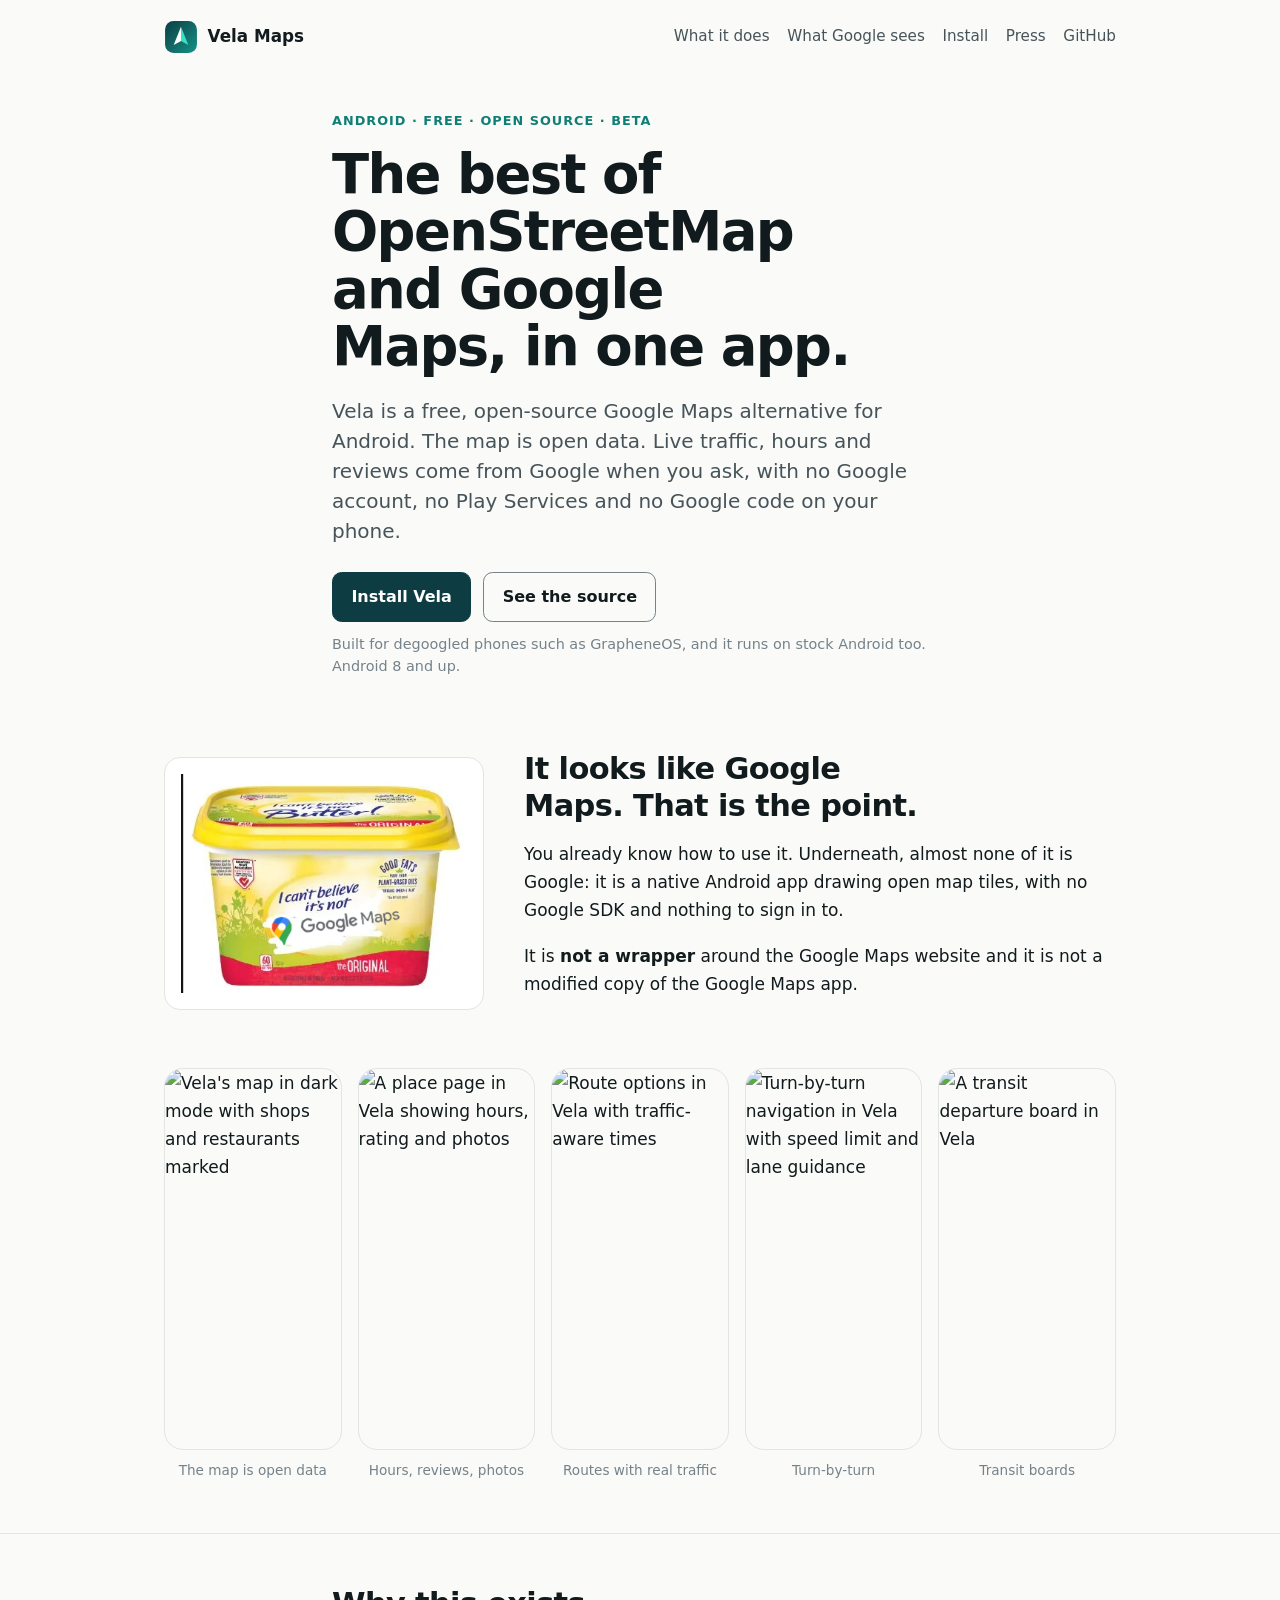
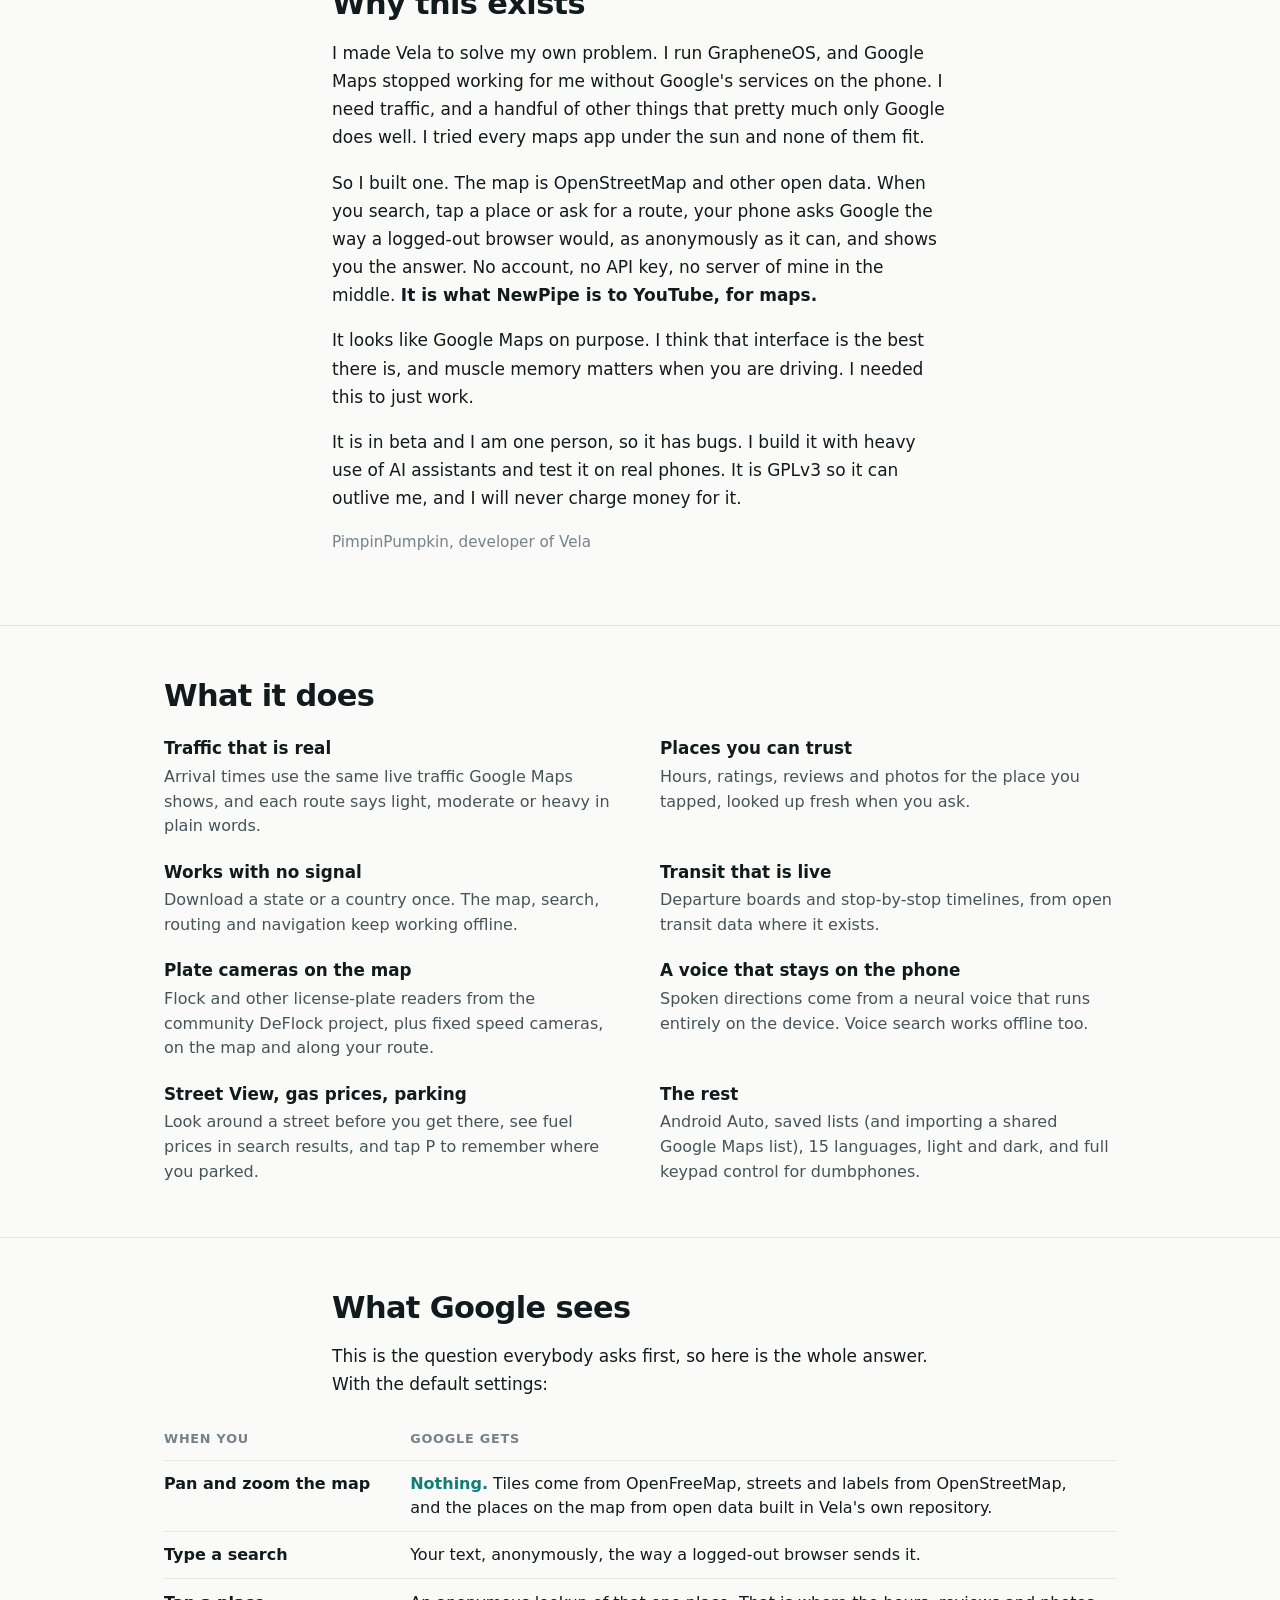
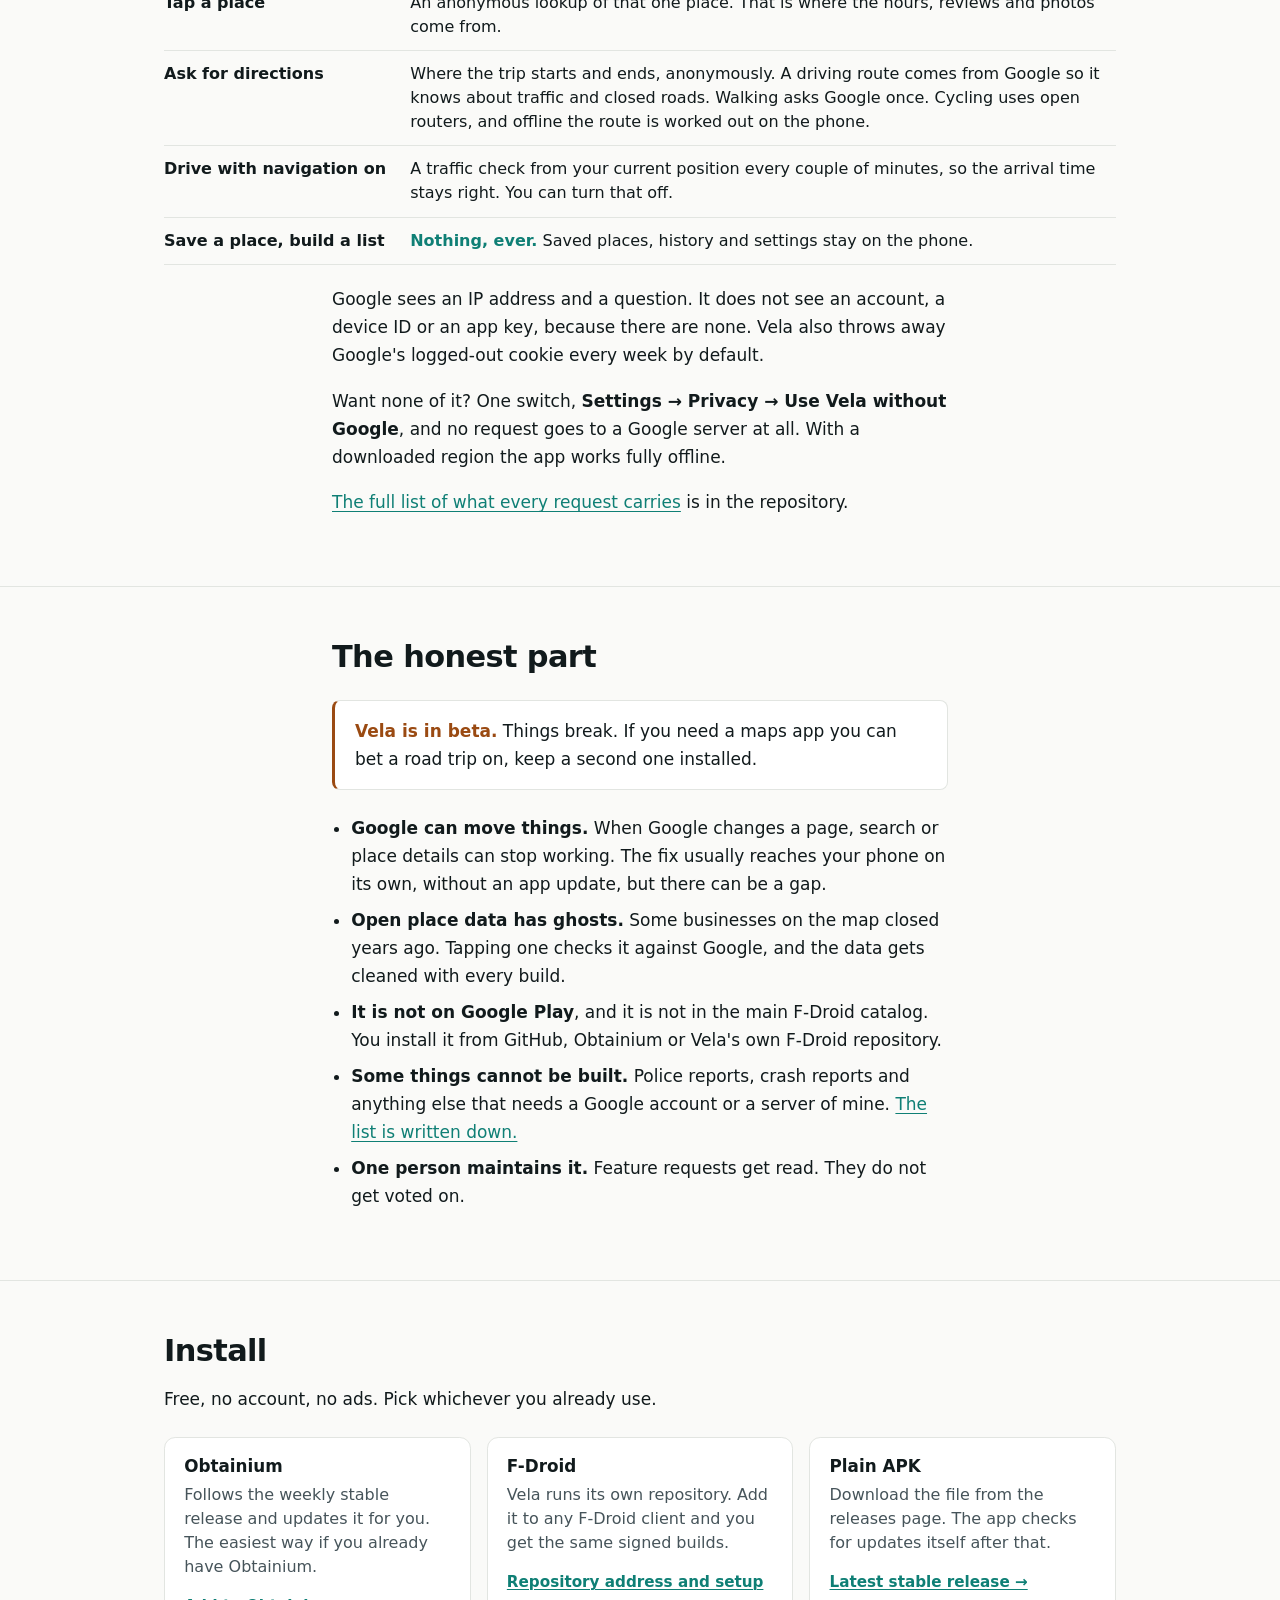
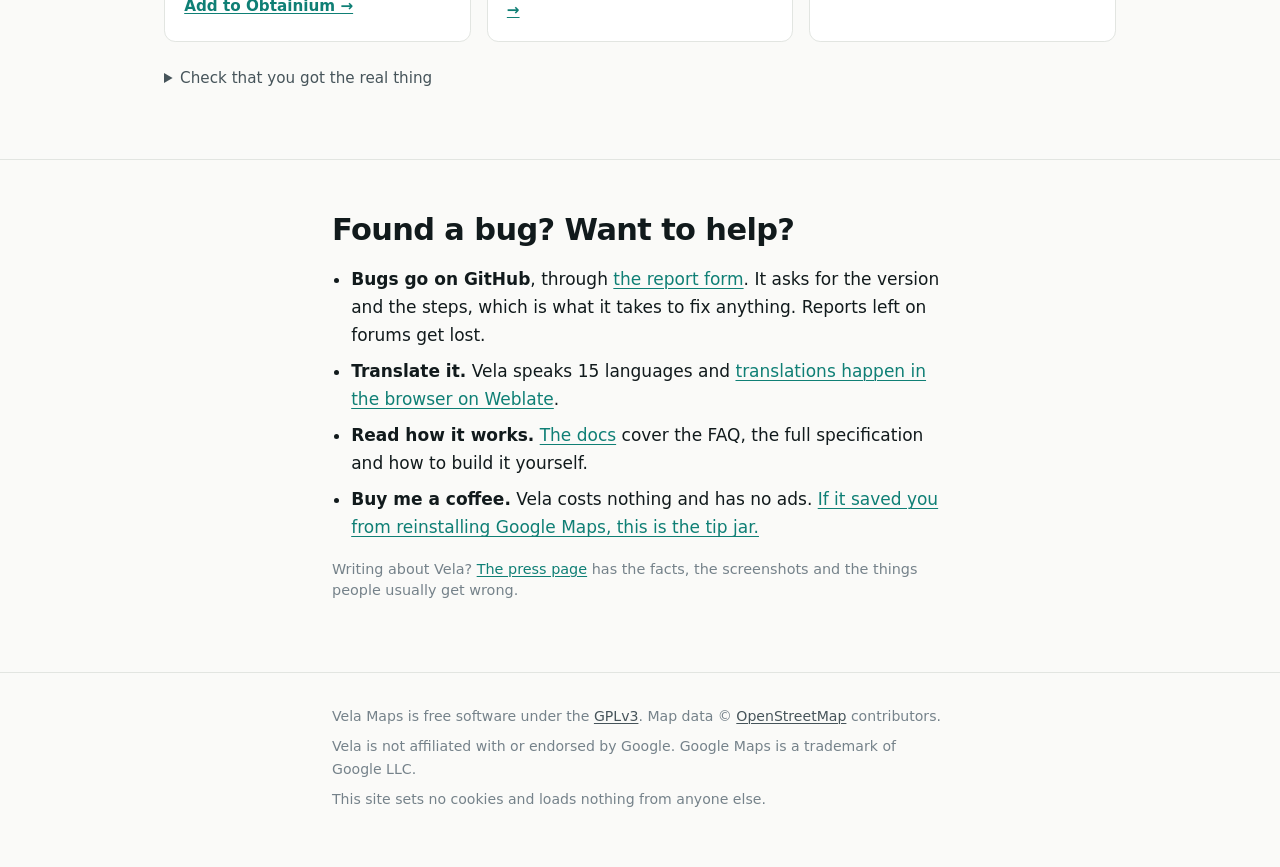
==== site/index.html @ d94bcd8b "A new website, and a press page with a downloadable press kit" ====
<!doctype html>
<html lang="en">
<head>
  <meta charset="utf-8">
  <meta name="viewport" content="width=device-width, initial-scale=1">
  <title>Vela Maps · OpenStreetMap and Google Maps in one app</title>
  <meta name="description" content="Vela is a free, open-source Google Maps alternative for Android: OpenStreetMap maps with Google's live traffic, hours and reviews, for degoogled phones and stock Android. Turn-by-turn navigation, offline regions, transit boards and Flock cameras on the map. No account, no API key, no Play Services.">
  <meta property="og:title" content="Vela Maps">
  <meta property="og:description" content="The best of OpenStreetMap and Google Maps, in one app. Free and open source, no account, no tracking.">
  <meta property="og:image" content="assets/05-navigation.webp">
  <meta property="og:type" content="website">
  <link rel="icon" href="assets/logo.svg" type="image/svg+xml">
  <link rel="stylesheet" href="style.css">
</head>
<body>

<header class="top">
  <a class="brand" href="./"><img src="assets/logo.svg" alt=""> Vela Maps</a>
  <nav>
    <a href="#what">What it does</a>
    <a href="#google">What Google sees</a>
    <a href="#install">Install</a>
    <a href="press.html">Press</a>
    <a href="https://github.com/PimpinPumpkin/Vela">GitHub</a>
  </nav>
</header>

<main>

<div class="hero col">
  <div class="kicker">Android · free · open source · beta</div>
  <h1>The best of OpenStreetMap and Google Maps, in one app.</h1>
  <p class="lede">Vela is a free, open-source Google Maps alternative for Android. The map is open data. Live traffic, hours and reviews come from Google when you ask, with no Google account, no Play Services and no Google code on your phone.</p>
  <div class="get">
    <a class="btn" href="#install">Install Vela</a>
    <a class="btn plain" href="https://github.com/PimpinPumpkin/Vela">See the source</a>
  </div>
  <p class="small">Built for degoogled phones such as GrapheneOS, and it runs on stock Android too. Android 8 and up.</p>
</div>

<section class="tubsec">
  <div class="wide tub">
    <figure class="polaroid">
      <img src="assets/not-google-maps.png" width="391" height="297" alt="A tub of I Can't Believe It's Not Butter with the word Butter replaced by the Google Maps logo">
    </figure>
    <div>
      <h2>It looks like Google Maps. That is the point.</h2>
      <p>You already know how to use it. Underneath, almost none of it is Google: it is a native Android app drawing open map tiles, with no Google SDK and nothing to sign in to.</p>
      <p>It is <mark>not a wrapper</mark> around the Google Maps website and it is not a modified copy of the Google Maps app.</p>
    </div>
  </div>
</section>

<div class="shots" aria-label="Screenshots of Vela">
  <figure><img src="assets/01-map.webp" width="720" height="1560" alt="Vela's map in dark mode with shops and restaurants marked" loading="lazy"><figcaption>The map is open data</figcaption></figure>
  <figure><img src="assets/03-place.webp" width="720" height="1560" alt="A place page in Vela showing hours, rating and photos" loading="lazy"><figcaption>Hours, reviews, photos</figcaption></figure>
  <figure><img src="assets/04-directions.webp" width="720" height="1560" alt="Route options in Vela with traffic-aware times" loading="lazy"><figcaption>Routes with real traffic</figcaption></figure>
  <figure><img src="assets/05-navigation.webp" width="720" height="1560" alt="Turn-by-turn navigation in Vela with speed limit and lane guidance" loading="lazy"><figcaption>Turn-by-turn</figcaption></figure>
  <figure><img src="assets/06-transit.webp" width="720" height="1560" alt="A transit departure board in Vela" loading="lazy"><figcaption>Transit boards</figcaption></figure>
</div>

<section class="note">
  <div class="col">
    <h2>Why this exists</h2>
    <p>I made Vela to solve my own problem. I run GrapheneOS, and Google Maps stopped working for me without Google's services on the phone. I need traffic, and a handful of other things that pretty much only Google does well. I tried every maps app under the sun and none of them fit.</p>
    <p>So I built one. The map is OpenStreetMap and other open data. When you search, tap a place or ask for a route, your phone asks Google the way a logged-out browser would, as anonymously as it can, and shows you the answer. No account, no API key, no server of mine in the middle. <span class="wavy">It is what NewPipe is to YouTube, for maps.</span></p>
    <p>It looks like Google Maps on purpose. I think that interface is the best there is, and muscle memory matters when you are driving. I needed this to just work.</p>
    <p>It is in beta and I am one person, so it has bugs. I build it with heavy use of AI assistants and test it on real phones. It is GPLv3 so it can outlive me, and I will never charge money for it.</p>
    <p class="sig">PimpinPumpkin, developer of Vela</p>
  </div>
</section>

<section id="what">
  <div class="wide">
    <h2>What it does</h2>
    <div class="things">
      <div><h3>Traffic that is real</h3><p>Arrival times use the same live traffic Google Maps shows, and each route says light, moderate or heavy in plain words.</p></div>
      <div><h3>Places you can trust</h3><p>Hours, ratings, reviews and photos for the place you tapped, looked up fresh when you ask.</p></div>
      <div><h3>Works with no signal</h3><p>Download a state or a country once. The map, search, routing and navigation keep working offline.</p></div>
      <div><h3>Transit that is live</h3><p>Departure boards and stop-by-stop timelines, from open transit data where it exists.</p></div>
      <div><h3>Plate cameras on the map</h3><p>Flock and other license-plate readers from the community DeFlock project, plus fixed speed cameras, on the map and along your route.</p></div>
      <div><h3>A voice that stays on the phone</h3><p>Spoken directions come from a neural voice that runs entirely on the device. Voice search works offline too.</p></div>
      <div><h3>Street View, gas prices, parking</h3><p>Look around a street before you get there, see fuel prices in search results, and tap P to remember where you parked.</p></div>
      <div><h3>The rest</h3><p>Android Auto, saved lists (and importing a shared Google Maps list), 15 languages, light and dark, and full keypad control for dumbphones.</p></div>
    </div>
  </div>
</section>

<section id="google">
  <div class="col">
    <h2>What Google sees</h2>
    <p>This is the question everybody asks first, so here is the whole answer. With the default settings:</p>
  </div>
  <div class="wide">
    <div class="tablewrap">
      <table>
        <thead><tr><th>When you</th><th>Google gets</th></tr></thead>
        <tbody>
          <tr><td>Pan and zoom the map</td><td><span class="nothing">Nothing.</span> Tiles come from OpenFreeMap, streets and labels from OpenStreetMap, and the places on the map from open data built in Vela's own repository.</td></tr>
          <tr><td>Type a search</td><td>Your text, anonymously, the way a logged-out browser sends it.</td></tr>
          <tr><td>Tap a place</td><td>An anonymous lookup of that one place. That is where the hours, reviews and photos come from.</td></tr>
          <tr><td>Ask for directions</td><td>Where the trip starts and ends, anonymously. A driving route comes from Google so it knows about traffic and closed roads. Walking asks Google once. Cycling uses open routers, and offline the route is worked out on the phone.</td></tr>
          <tr><td>Drive with navigation on</td><td>A traffic check from your current position every couple of minutes, so the arrival time stays right. You can turn that off.</td></tr>
          <tr><td>Save a place, build a list</td><td><span class="nothing">Nothing, ever.</span> Saved places, history and settings stay on the phone.</td></tr>
        </tbody>
      </table>
    </div>
  </div>
  <div class="col">
    <p>Google sees an IP address and a question. It does not see an account, a device ID or an app key, because there are none. Vela also throws away Google's logged-out cookie every week by default.</p>
    <p>Want none of it? One switch, <strong>Settings → Privacy → Use Vela without Google</strong>, and no request goes to a Google server at all. With a downloaded region the app works fully offline.</p>
    <p><a href="https://github.com/PimpinPumpkin/Vela/blob/main/PRIVACY.md">The full list of what every request carries</a> is in the repository.</p>
  </div>
</section>

<section>
  <div class="col">
    <h2>The honest part</h2>
    <div class="box warn">
      <p><strong>Vela is in beta.</strong> Things break. If you need a maps app you can bet a road trip on, keep a second one installed.</p>
    </div>
    <ul class="plain">
      <li><strong>Google can move things.</strong> When Google changes a page, search or place details can stop working. The fix usually reaches your phone on its own, without an app update, but there can be a gap.</li>
      <li><strong>Open place data has ghosts.</strong> Some businesses on the map closed years ago. Tapping one checks it against Google, and the data gets cleaned with every build.</li>
      <li><strong>It is not on Google Play</strong>, and it is not in the main F-Droid catalog. You install it from GitHub, Obtainium or Vela's own F-Droid repository.</li>
      <li><strong>Some things cannot be built.</strong> Police reports, crash reports and anything else that needs a Google account or a server of mine. <a href="https://github.com/PimpinPumpkin/Vela/blob/main/ROADMAP.md">The list is written down.</a></li>
      <li><strong>One person maintains it.</strong> Feature requests get read. They do not get voted on.</li>
    </ul>
  </div>
</section>

<section id="install">
  <div class="wide">
    <h2>Install</h2>
    <p>Free, no account, no ads. Pick whichever you already use.</p>
    <div class="ways">
      <div class="way">
        <h3>Obtainium</h3>
        <p>Follows the weekly stable release and updates it for you. The easiest way if you already have Obtainium.</p>
        <a class="go" href="https://apps.obtainium.imranr.dev/redirect?r=obtainium://add/https://github.com/PimpinPumpkin/Vela">Add to Obtainium →</a>
      </div>
      <div class="way">
        <h3>F-Droid</h3>
        <p>Vela runs its own repository. Add it to any F-Droid client and you get the same signed builds.</p>
        <a class="go" href="https://github.com/PimpinPumpkin/Vela/blob/main/FDROID.md">Repository address and setup →</a>
      </div>
      <div class="way">
        <h3>Plain APK</h3>
        <p>Download the file from the releases page. The app checks for updates itself after that.</p>
        <a class="go" href="https://github.com/PimpinPumpkin/Vela/releases/latest">Latest stable release →</a>
      </div>
    </div>
    <details>
      <summary>Check that you got the real thing</summary>
      <p class="small" style="margin-top:.8rem">Every Vela build, on every channel, is signed with one key. Its SHA-256 certificate fingerprint is below. Android also refuses any update signed with a different key.</p>
      <pre>29:93:8B:48:58:06:3E:42:E6:77:FF:95:C9:01:CD:48:24:8A:7F:03:2A:3A:E8:5F:9B:9E:56:17:56:8B:0D:36</pre>
    </details>
  </div>
</section>

<section>
  <div class="col">
    <h2>Found a bug? Want to help?</h2>
    <ul class="plain">
      <li><strong>Bugs go on GitHub</strong>, through <a href="https://github.com/PimpinPumpkin/Vela/issues/new/choose">the report form</a>. It asks for the version and the steps, which is what it takes to fix anything. Reports left on forums get lost.</li>
      <li><strong>Translate it.</strong> Vela speaks 15 languages and <a href="https://hosted.weblate.org/engage/vela-maps/">translations happen in the browser on Weblate</a>.</li>
      <li><strong>Read how it works.</strong> <a href="docs/">The docs</a> cover the FAQ, the full specification and how to build it yourself.</li>
      <li><strong>Buy me a coffee.</strong> Vela costs nothing and has no ads. <a href="https://buymeacoffee.com/PimpinPumpkin">If it saved you from reinstalling Google Maps, this is the tip jar.</a></li>
    </ul>
    <p class="small">Writing about Vela? <a href="press.html">The press page</a> has the facts, the screenshots and the things people usually get wrong.</p>
  </div>
</section>

</main>

<footer>
  <div class="col">
    <p>Vela Maps is free software under the <a href="https://github.com/PimpinPumpkin/Vela/blob/main/LICENSE">GPLv3</a>. Map data © <a href="https://www.openstreetmap.org/copyright">OpenStreetMap</a> contributors.</p>
    <p>Vela is not affiliated with or endorsed by Google. Google Maps is a trademark of Google LLC.</p>
    <p>This site sets no cookies and loads nothing from anyone else.</p>
  </div>
</footer>

</body>
</html>
---- site/style.css ----
/* Vela site. Plain CSS, no build step, no fonts or scripts loaded from anywhere else. */

:root {
  --paper: #fafaf8;
  --paper-2: #f0f2ef;
  --ink: #111a1c;
  --ink-2: #46545a;
  --ink-3: #75828a;
  --rule: #e2e5e1;
  --teal: #0f7f75;
  --teal-deep: #0d3d43;
  --warn: #9a4a12;
  --card: #ffffff;
  --sans: system-ui, -apple-system, "Segoe UI", Roboto, "Helvetica Neue", sans-serif;
  --serif: var(--sans);
  --mono: ui-monospace, "SF Mono", Menlo, Consolas, monospace;
  --text: 41rem;
  --wide: 62rem;
}

@media (prefers-color-scheme: dark) {
  :root {
    --paper: #0c1416;
    --paper-2: #131d20;
    --ink: #eef2f1;
    --ink-2: #b4c0c2;
    --ink-3: #7f8d90;
    --rule: #223033;
    --teal: #3fd0bd;
    --teal-deep: #0f5a57;
    --warn: #e8a56a;
    --card: #121c1f;
  }
}

* { box-sizing: border-box; }

html { -webkit-text-size-adjust: 100%; scroll-behavior: smooth; }

body {
  margin: 0;
  background: var(--paper);
  color: var(--ink);
  font-family: var(--serif);
  font-size: 1.0625rem;
  line-height: 1.65;
  text-rendering: optimizeLegibility;
}

a { color: var(--teal); text-underline-offset: 0.15em; text-decoration-thickness: 0.06em; }
a:hover { text-decoration-thickness: 0.12em; }

img { max-width: 100%; height: auto; }

.col { max-width: var(--text); margin: 0 auto; padding: 0 1.25rem; }
.wide { max-width: var(--wide); margin: 0 auto; padding: 0 1.25rem; }

/* ---- top bar ---- */

.top {
  display: flex; align-items: center; gap: 1rem; flex-wrap: wrap;
  max-width: var(--wide); margin: 0 auto; padding: 1.25rem 1.25rem 0;
  font-family: var(--sans); font-size: 0.95rem;
}
.top .brand { display: flex; align-items: center; gap: 0.6rem; color: var(--ink); text-decoration: none; font-weight: 650; font-size: 1.05rem; }
.top .brand img { width: 34px; height: 34px; }
.top nav { margin-left: auto; display: flex; gap: 1.1rem; flex-wrap: wrap; }
.top nav a { color: var(--ink-2); text-decoration: none; }
@media (max-width: 40rem) { .top nav { margin-left: 0; width: 100%; gap: 0.5rem 1rem; } }
.top nav a:hover, .top nav a[aria-current] { color: var(--ink); text-decoration: underline; }

/* ---- type ---- */

h1 { font-size: clamp(2.2rem, 6vw, 3.4rem); line-height: 1.06; letter-spacing: -0.03em; margin: 0 0 1.25rem; font-weight: 700; text-wrap: balance; }
h2 { font-size: clamp(1.5rem, 3.4vw, 1.9rem); line-height: 1.2; letter-spacing: -0.02em; margin: 0 0 1rem; text-wrap: balance; }
h3 { font-size: 1.05rem; line-height: 1.3; margin: 0 0 0.3rem; }
p { margin: 0 0 1.1rem; }
.lede { font-size: 1.25rem; line-height: 1.5; color: var(--ink-2); }
.small { font-family: var(--sans); font-size: 0.9rem; color: var(--ink-3); line-height: 1.5; }
.wavy { font-weight: 650; }
mark { background: none; color: inherit; font-weight: 650; }
code, .mono { font-family: var(--mono); font-size: 0.85em; }

section { padding: 3.25rem 0; }
section + section { border-top: 1px solid var(--rule); }
.tubsec { padding: 1rem 0 2.75rem; }
.shots + section { margin-top: 2rem; border-top: 1px solid var(--rule); }

/* ---- hero ---- */

.hero { padding-top: 3.5rem; padding-bottom: 2.5rem; }
@media (max-width: 40rem) { .hero { padding-top: 2.25rem; padding-bottom: 1.75rem; } }
.hero .kicker { font-family: var(--sans); font-size: 0.8rem; letter-spacing: 0.08em; text-transform: uppercase; color: var(--teal); margin-bottom: 0.9rem; font-weight: 600; }

.get { display: flex; gap: 0.75rem; flex-wrap: wrap; align-items: center; margin: 1.6rem 0 0.75rem; }
.btn {
  display: inline-block; font-family: var(--sans); font-size: 1rem; font-weight: 600;
  padding: 0.7rem 1.15rem; border-radius: 0.6rem; text-decoration: none;
  background: var(--teal-deep); color: #fff; border: 1px solid var(--teal-deep);
}
.btn:hover { background: #12545b; }
.btn.plain { background: transparent; color: var(--ink); border-color: var(--ink-3); }
.btn.plain:hover { background: var(--paper-2); }

/* ---- screenshots ---- */

.shots {
  display: grid; grid-auto-flow: column; grid-auto-columns: minmax(165px, 1fr); gap: 1rem;
  overflow-x: auto; scroll-snap-type: x proximity; padding: 0.5rem 1.25rem 1.25rem;
  max-width: var(--wide); margin: 0 auto;
}
.shots figure { margin: 0; scroll-snap-align: center; }
.shots img { display: block; width: 100%; border-radius: 1.2rem; border: 1px solid var(--rule); }
.shots figcaption { font-family: var(--sans); font-size: 0.85rem; color: var(--ink-3); margin-top: 0.55rem; text-align: center; }

/* ---- the note ---- */

.sig { color: var(--ink-3); font-size: 0.95rem; }

/* ---- the tub ---- */

.tub { display: grid; grid-template-columns: minmax(0, 1fr); gap: 1.5rem; align-items: center; }
@media (min-width: 46rem) { .tub { grid-template-columns: 20rem minmax(0, 1fr); gap: 2.5rem; } }
.polaroid { background: #fff; padding: 1rem; margin: 0 auto; max-width: 20rem; border-radius: 1rem; border: 1px solid var(--rule); }
.polaroid img { display: block; width: 100%; }
.polaroid figcaption { font-family: var(--sans); font-size: 0.8rem; color: #6b6b6b; text-align: center; padding: 0.5rem 0 0.2rem; }

/* ---- feature list ---- */

.things { display: grid; grid-template-columns: 1fr; gap: 1.4rem 2.5rem; margin-top: 1.5rem; }
@media (min-width: 46rem) { .things { grid-template-columns: 1fr 1fr; } }
.things p { margin: 0; color: var(--ink-2); font-size: 1rem; line-height: 1.55; }

/* ---- tables ---- */

.tablewrap { overflow-x: auto; margin: 1.25rem 0; }
table { border-collapse: collapse; width: 100%; font-size: 1rem; line-height: 1.5; }
th, td { text-align: left; vertical-align: top; padding: 0.7rem 0.9rem 0.7rem 0; border-bottom: 1px solid var(--rule); }
th { font-family: var(--sans); font-size: 0.8rem; letter-spacing: 0.06em; text-transform: uppercase; color: var(--ink-3); font-weight: 600; }
td:first-child { white-space: nowrap; font-weight: 600; padding-right: 1.5rem; }
@media (max-width: 34rem) { td:first-child { white-space: normal; } }
.nothing { color: var(--teal); font-weight: 700; }

/* ---- boxes ---- */

.box { background: var(--card); border: 1px solid var(--rule); border-left: 3px solid var(--teal); border-radius: 0.5rem; padding: 1rem 1.25rem; margin: 1.5rem 0; }
.box > :last-child { margin-bottom: 0; }
.box.warn { border-left-color: var(--warn); }
.box.warn strong:first-child { color: var(--warn); }
.todo { background: #ffe58a; color: #111; font-family: var(--sans); font-size: 0.9rem; padding: 0.1em 0.4em; border-radius: 3px; }

ul.plain { padding-left: 1.2rem; margin: 0 0 1.1rem; }
ul.plain li { margin-bottom: 0.5rem; }

.ways { display: grid; grid-template-columns: 1fr; gap: 1rem; margin: 1.5rem 0; }
@media (min-width: 46rem) { .ways { grid-template-columns: repeat(3, 1fr); } }
.way { background: var(--card); border: 1px solid var(--rule); border-radius: 0.7rem; padding: 1.1rem 1.2rem; }
.way p { font-size: 1rem; line-height: 1.5; color: var(--ink-2); margin: 0 0 0.8rem; }
.way a.go { font-family: var(--sans); font-weight: 600; font-size: 0.95rem; }

details { margin: 1rem 0; }
summary { cursor: pointer; font-family: var(--sans); font-size: 0.95rem; color: var(--ink-2); }
pre { background: var(--paper-2); border: 1px solid var(--rule); border-radius: 0.5rem; padding: 0.8rem 1rem; overflow-x: auto; font-family: var(--mono); font-size: 0.8rem; line-height: 1.5; }

/* ---- press page ---- */

.facts { display: grid; grid-template-columns: max-content 1fr; gap: 0.45rem 1.5rem; margin: 1.25rem 0; font-size: 1.02rem; }
.facts dt { font-family: var(--sans); font-size: 0.85rem; color: var(--ink-3); padding-top: 0.2rem; }
.facts dd { margin: 0; }
@media (max-width: 30rem) { .facts { grid-template-columns: 1fr; gap: 0.1rem; } .facts dd { margin-bottom: 0.6rem; } }

.say { display: grid; grid-template-columns: 1fr; gap: 1rem; margin: 1.25rem 0; }
@media (min-width: 46rem) { .say { grid-template-columns: 1fr 1fr; } }
.say > div { background: var(--card); border: 1px solid var(--rule); border-radius: 0.7rem; padding: 1rem 1.2rem; }
.say h3 { font-family: var(--sans); font-size: 0.85rem; letter-spacing: 0.06em; text-transform: uppercase; margin-bottom: 0.6rem; }
.say .yes h3 { color: var(--teal); }
.say .no h3 { color: var(--warn); }
.say ul { margin: 0; padding-left: 1.1rem; font-size: 1.02rem; }
.say li { margin-bottom: 0.4rem; }

blockquote.copy { margin: 1rem 0 1.5rem; padding: 0.2rem 0 0.2rem 1.1rem; border-left: 3px solid var(--teal); color: var(--ink); }
blockquote.copy p:last-child { margin-bottom: 0; }

.kit { display: grid; grid-template-columns: repeat(auto-fill, minmax(8.5rem, 1fr)); gap: 0.9rem; margin: 1.25rem 0; }
.kit a { display: block; text-decoration: none; font-family: var(--sans); font-size: 0.82rem; color: var(--ink-2); text-align: center; }
.kit img { display: block; width: 100%; aspect-ratio: 3 / 4; object-fit: cover; object-position: top; border-radius: 0.6rem; border: 1px solid var(--rule); margin-bottom: 0.4rem; background: var(--card); }
.kit img.contain { object-fit: contain; padding: 0.8rem; }

/* ---- footer ---- */

footer { border-top: 1px solid var(--rule); padding: 2rem 0 3rem; font-family: var(--sans); font-size: 0.88rem; color: var(--ink-3); line-height: 1.6; }
footer a { color: var(--ink-2); }
footer p { margin: 0 0 0.5rem; }
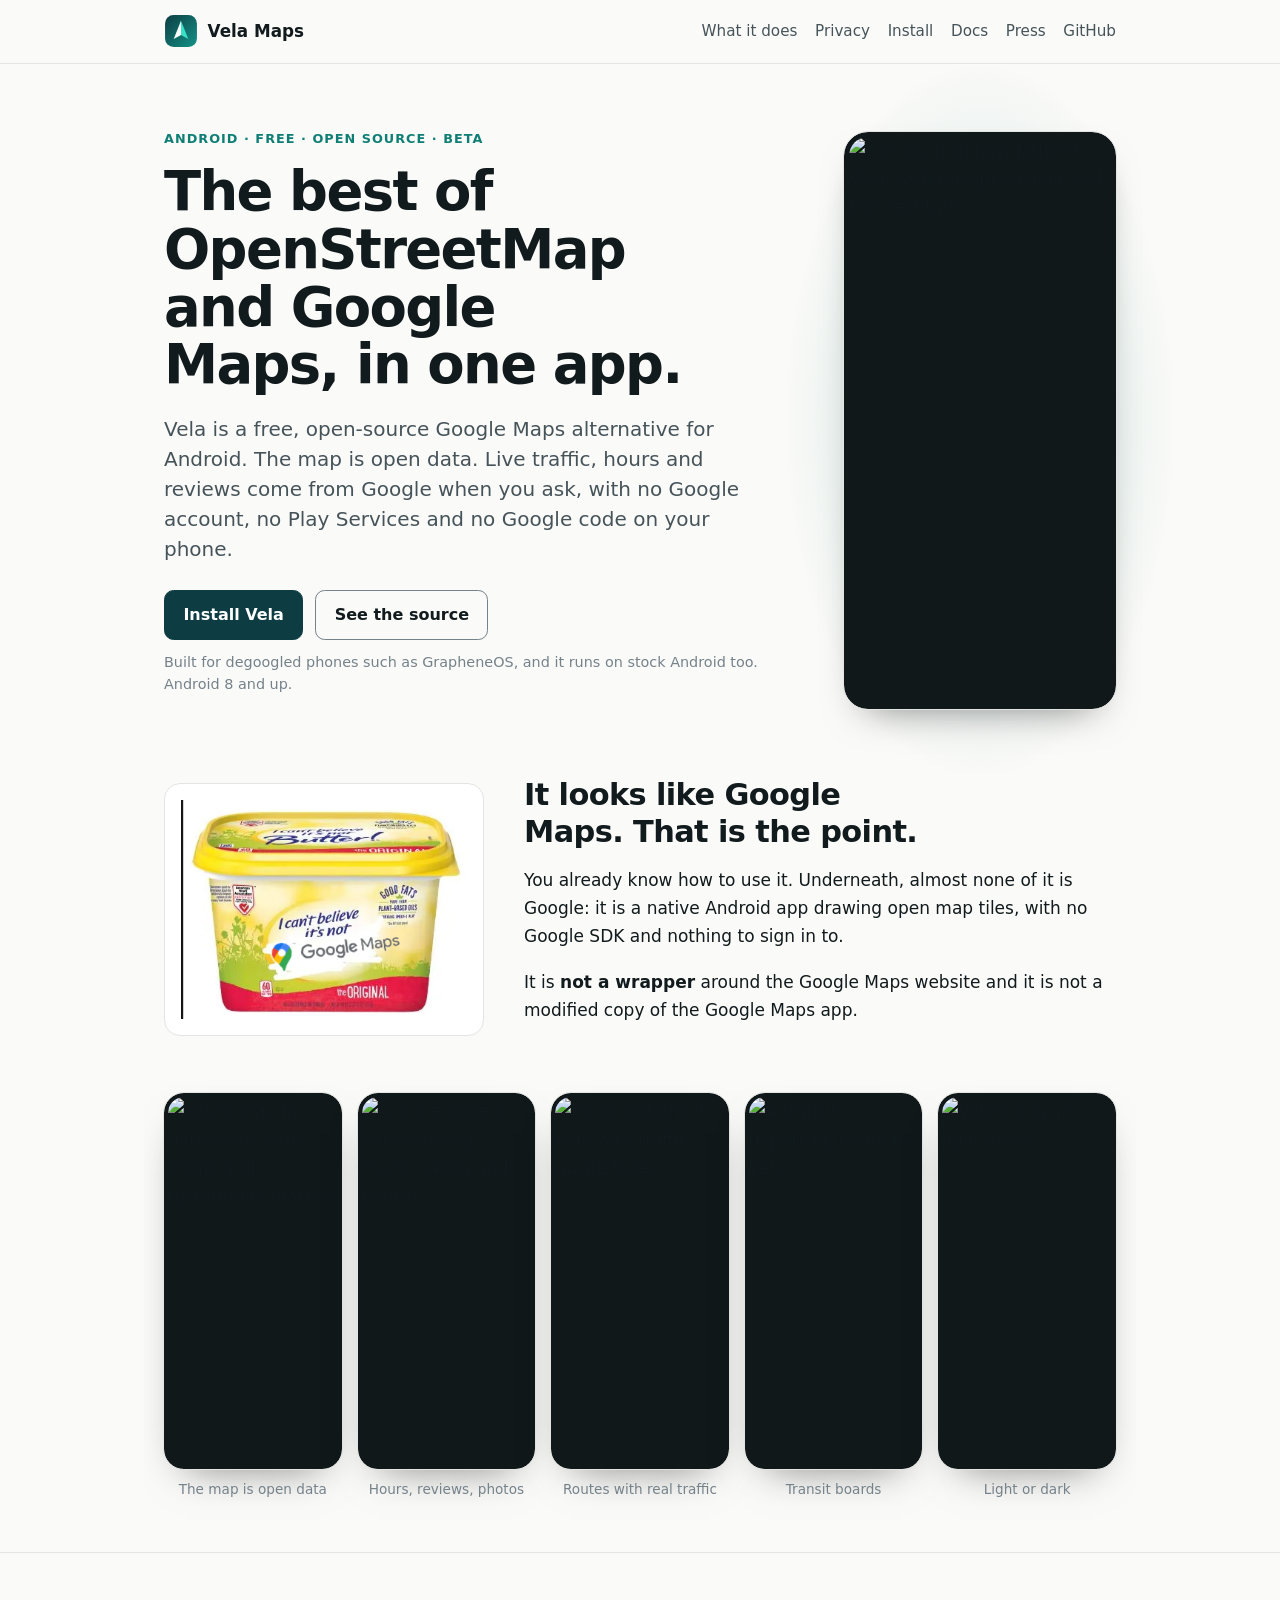
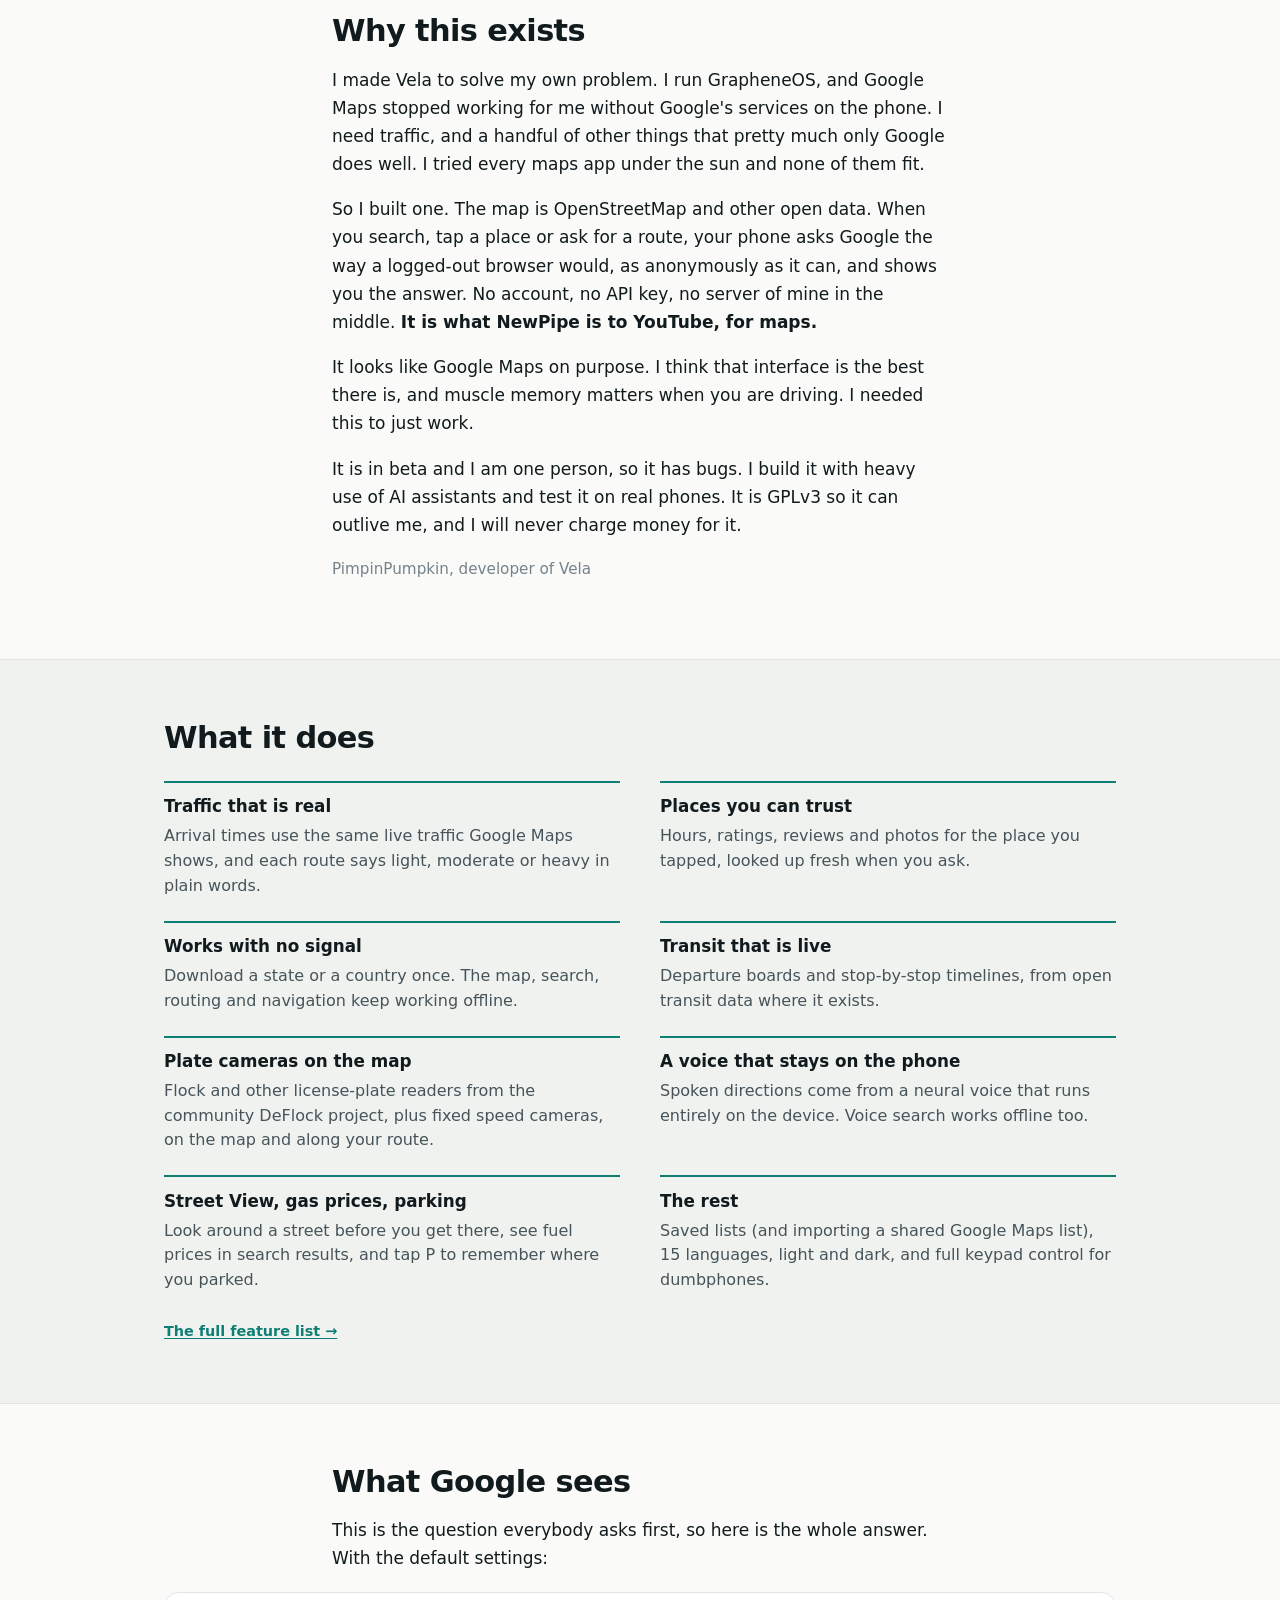
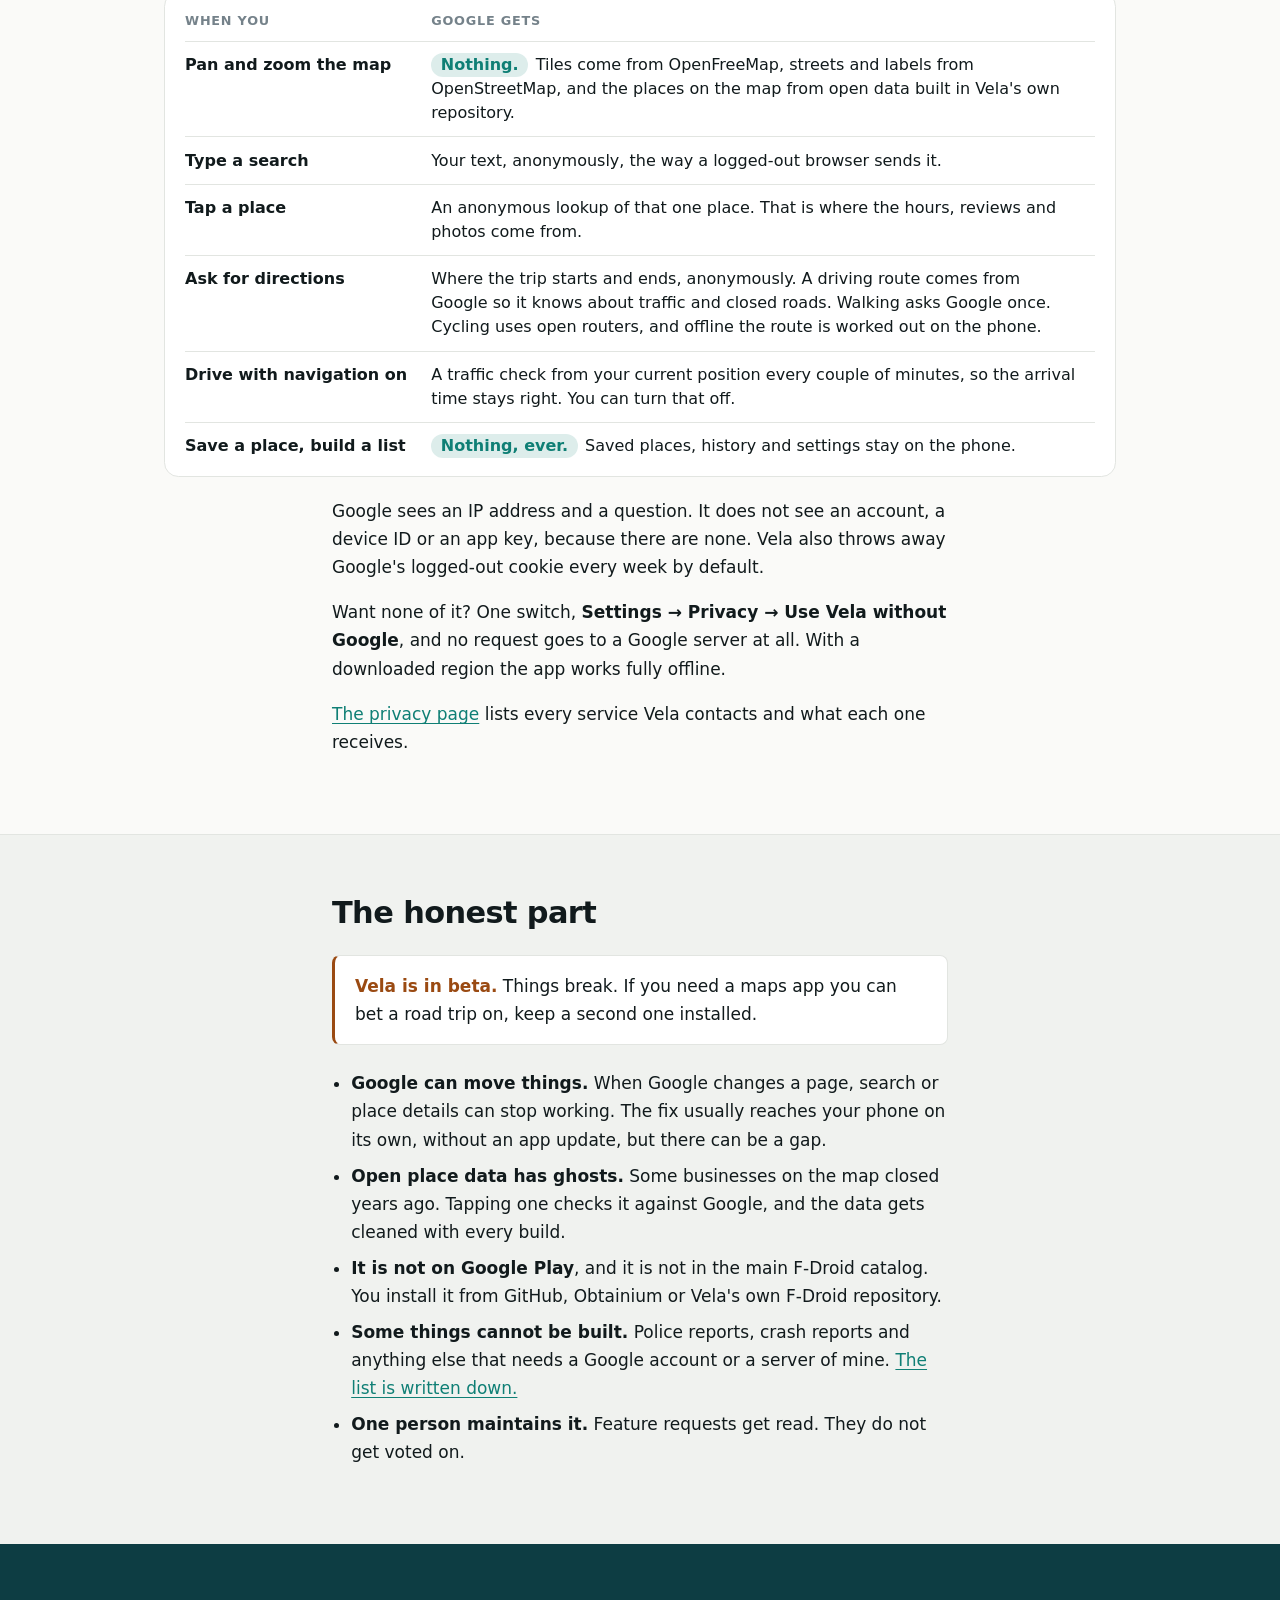
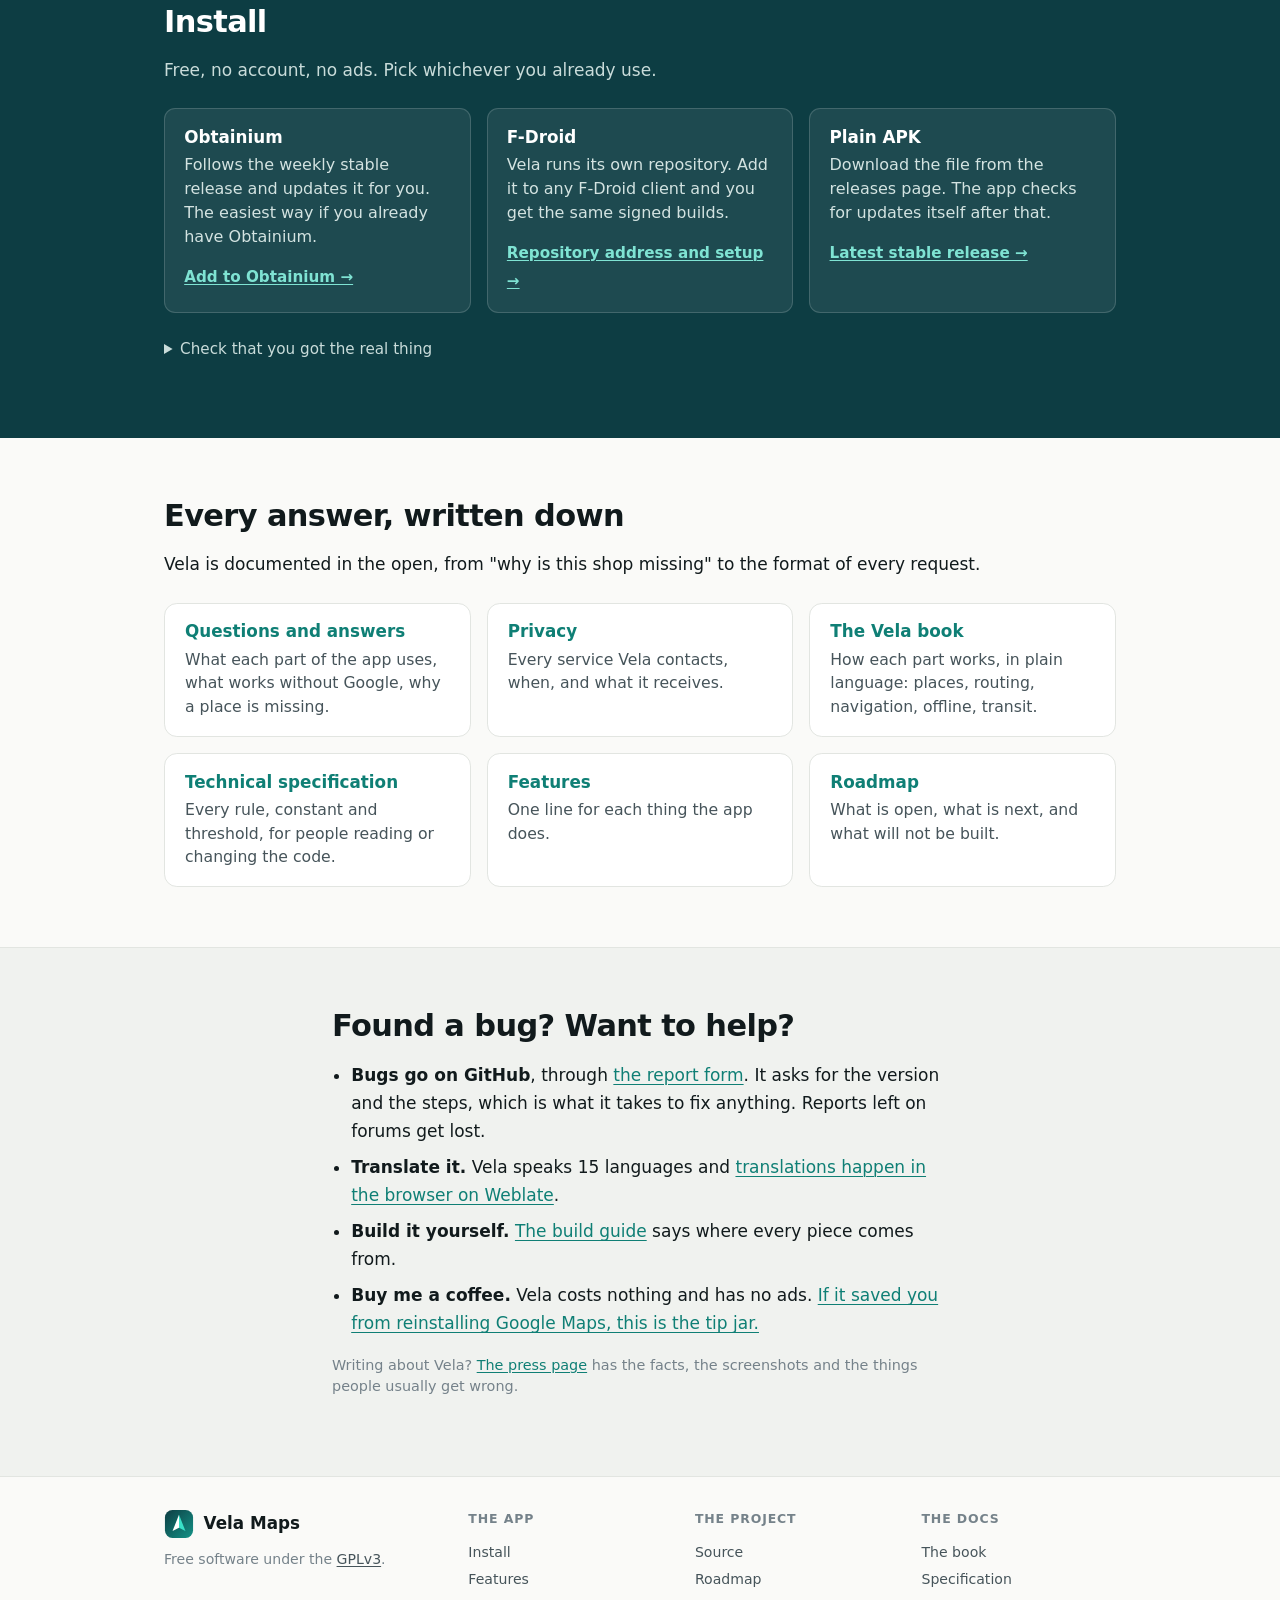
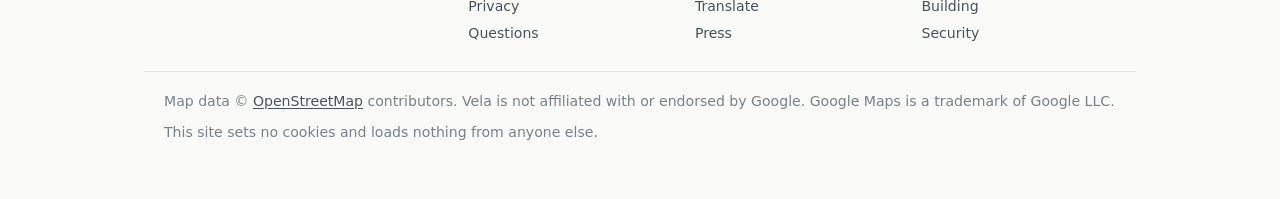
==== commit e9efcabe: "The website gets a privacy page, its docs section back, and a tidier look" ====
--- a/site/index.html
+++ b/site/index.html
@@ -9,6 +9,8 @@
   <meta property="og:description" content="The best of OpenStreetMap and Google Maps, in one app. Free and open source, no account, no tracking.">
   <meta property="og:image" content="assets/05-navigation.webp">
   <meta property="og:type" content="website">
+  <meta property="og:url" content="https://velamaps.org/">
+  <link rel="canonical" href="https://velamaps.org/">
   <link rel="icon" href="assets/logo.svg" type="image/svg+xml">
   <link rel="stylesheet" href="style.css">
 </head>
@@ -18,8 +20,9 @@
   <a class="brand" href="./"><img src="assets/logo.svg" alt=""> Vela Maps</a>
   <nav>
     <a href="#what">What it does</a>
-    <a href="#google">What Google sees</a>
+    <a href="privacy.html">Privacy</a>
     <a href="#install">Install</a>
+    <a href="#docs">Docs</a>
     <a href="press.html">Press</a>
     <a href="https://github.com/PimpinPumpkin/Vela">GitHub</a>
   </nav>
@@ -27,15 +30,18 @@
 
 <main>
 
-<div class="hero col">
-  <div class="kicker">Android · free · open source · beta</div>
-  <h1>The best of OpenStreetMap and Google Maps, in one app.</h1>
-  <p class="lede">Vela is a free, open-source Google Maps alternative for Android. The map is open data. Live traffic, hours and reviews come from Google when you ask, with no Google account, no Play Services and no Google code on your phone.</p>
-  <div class="get">
-    <a class="btn" href="#install">Install Vela</a>
-    <a class="btn plain" href="https://github.com/PimpinPumpkin/Vela">See the source</a>
-  </div>
-  <p class="small">Built for degoogled phones such as GrapheneOS, and it runs on stock Android too. Android 8 and up.</p>
+<div class="hero wide herogrid">
+  <div>
+    <div class="kicker">Android · free · open source · beta</div>
+    <h1>The best of OpenStreetMap and Google Maps, in one app.</h1>
+    <p class="lede">Vela is a free, open-source Google Maps alternative for Android. The map is open data. Live traffic, hours and reviews come from Google when you ask, with no Google account, no Play Services and no Google code on your phone.</p>
+    <div class="get">
+      <a class="btn" href="#install">Install Vela</a>
+      <a class="btn plain" href="https://github.com/PimpinPumpkin/Vela">See the source</a>
+    </div>
+    <p class="small">Built for degoogled phones such as GrapheneOS, and it runs on stock Android too. Android 8 and up.</p>
+  </div>
+  <figure class="phone herophone"><img src="assets/05-navigation.webp" width="720" height="1560" alt="Turn-by-turn navigation in Vela, with the speed limit and the next turn"></figure>
 </div>
 
 <section class="tubsec">
@@ -52,11 +58,11 @@
 </section>
 
 <div class="shots" aria-label="Screenshots of Vela">
-  <figure><img src="assets/01-map.webp" width="720" height="1560" alt="Vela's map in dark mode with shops and restaurants marked" loading="lazy"><figcaption>The map is open data</figcaption></figure>
-  <figure><img src="assets/03-place.webp" width="720" height="1560" alt="A place page in Vela showing hours, rating and photos" loading="lazy"><figcaption>Hours, reviews, photos</figcaption></figure>
-  <figure><img src="assets/04-directions.webp" width="720" height="1560" alt="Route options in Vela with traffic-aware times" loading="lazy"><figcaption>Routes with real traffic</figcaption></figure>
-  <figure><img src="assets/05-navigation.webp" width="720" height="1560" alt="Turn-by-turn navigation in Vela with speed limit and lane guidance" loading="lazy"><figcaption>Turn-by-turn</figcaption></figure>
-  <figure><img src="assets/06-transit.webp" width="720" height="1560" alt="A transit departure board in Vela" loading="lazy"><figcaption>Transit boards</figcaption></figure>
+  <figure class="phone"><img src="assets/01-map.webp" width="720" height="1560" alt="Vela's map in dark mode with shops and restaurants marked" loading="lazy"><figcaption>The map is open data</figcaption></figure>
+  <figure class="phone"><img src="assets/03-place.webp" width="720" height="1560" alt="A place page in Vela showing hours, rating and photos" loading="lazy"><figcaption>Hours, reviews, photos</figcaption></figure>
+  <figure class="phone"><img src="assets/04-directions.webp" width="720" height="1560" alt="Route options in Vela with traffic-aware times" loading="lazy"><figcaption>Routes with real traffic</figcaption></figure>
+  <figure class="phone"><img src="assets/06-transit.webp" width="720" height="1560" alt="A transit departure board in Vela" loading="lazy"><figcaption>Transit boards</figcaption></figure>
+  <figure class="phone"><img src="assets/08-map-light.webp" width="720" height="1560" alt="Vela's map in light mode" loading="lazy"><figcaption>Light or dark</figcaption></figure>
 </div>
 
 <section class="note">
@@ -70,7 +76,7 @@
   </div>
 </section>
 
-<section id="what">
+<section id="what" class="tint">
   <div class="wide">
     <h2>What it does</h2>
     <div class="things">
@@ -81,8 +87,9 @@
       <div><h3>Plate cameras on the map</h3><p>Flock and other license-plate readers from the community DeFlock project, plus fixed speed cameras, on the map and along your route.</p></div>
       <div><h3>A voice that stays on the phone</h3><p>Spoken directions come from a neural voice that runs entirely on the device. Voice search works offline too.</p></div>
       <div><h3>Street View, gas prices, parking</h3><p>Look around a street before you get there, see fuel prices in search results, and tap P to remember where you parked.</p></div>
-      <div><h3>The rest</h3><p>Android Auto, saved lists (and importing a shared Google Maps list), 15 languages, light and dark, and full keypad control for dumbphones.</p></div>
-    </div>
+      <div><h3>The rest</h3><p>Saved lists (and importing a shared Google Maps list), 15 languages, light and dark, and full keypad control for dumbphones.</p></div>
+    </div>
+    <p class="small more"><a href="docs/features/">The full feature list →</a></p>
   </div>
 </section>
 
@@ -92,7 +99,7 @@
     <p>This is the question everybody asks first, so here is the whole answer. With the default settings:</p>
   </div>
   <div class="wide">
-    <div class="tablewrap">
+    <div class="tablewrap card">
       <table>
         <thead><tr><th>When you</th><th>Google gets</th></tr></thead>
         <tbody>
@@ -109,11 +116,11 @@
   <div class="col">
     <p>Google sees an IP address and a question. It does not see an account, a device ID or an app key, because there are none. Vela also throws away Google's logged-out cookie every week by default.</p>
     <p>Want none of it? One switch, <strong>Settings → Privacy → Use Vela without Google</strong>, and no request goes to a Google server at all. With a downloaded region the app works fully offline.</p>
-    <p><a href="https://github.com/PimpinPumpkin/Vela/blob/main/PRIVACY.md">The full list of what every request carries</a> is in the repository.</p>
-  </div>
-</section>
-
-<section>
+    <p><a href="privacy.html">The privacy page</a> lists every service Vela contacts and what each one receives.</p>
+  </div>
+</section>
+
+<section class="tint">
   <div class="col">
     <h2>The honest part</h2>
     <div class="box warn">
@@ -129,7 +136,7 @@
   </div>
 </section>
 
-<section id="install">
+<section id="install" class="band">
   <div class="wide">
     <h2>Install</h2>
     <p>Free, no account, no ads. Pick whichever you already use.</p>
@@ -142,7 +149,7 @@
       <div class="way">
         <h3>F-Droid</h3>
         <p>Vela runs its own repository. Add it to any F-Droid client and you get the same signed builds.</p>
-        <a class="go" href="https://github.com/PimpinPumpkin/Vela/blob/main/FDROID.md">Repository address and setup →</a>
+        <a class="go" href="docs/fdroid/">Repository address and setup →</a>
       </div>
       <div class="way">
         <h3>Plain APK</h3>
@@ -158,13 +165,28 @@
   </div>
 </section>
 
-<section>
+<section id="docs">
+  <div class="wide">
+    <h2>Every answer, written down</h2>
+    <p>Vela is documented in the open, from "why is this shop missing" to the format of every request.</p>
+    <div class="docs">
+      <a class="doc" href="docs/faq/"><h3>Questions and answers</h3><p>What each part of the app uses, what works without Google, why a place is missing.</p></a>
+      <a class="doc" href="privacy.html"><h3>Privacy</h3><p>Every service Vela contacts, when, and what it receives.</p></a>
+      <a class="doc" href="docs/book/"><h3>The Vela book</h3><p>How each part works, in plain language: places, routing, navigation, offline, transit.</p></a>
+      <a class="doc" href="docs/spec/"><h3>Technical specification</h3><p>Every rule, constant and threshold, for people reading or changing the code.</p></a>
+      <a class="doc" href="docs/features/"><h3>Features</h3><p>One line for each thing the app does.</p></a>
+      <a class="doc" href="docs/roadmap/"><h3>Roadmap</h3><p>What is open, what is next, and what will not be built.</p></a>
+    </div>
+  </div>
+</section>
+
+<section class="tint">
   <div class="col">
     <h2>Found a bug? Want to help?</h2>
     <ul class="plain">
       <li><strong>Bugs go on GitHub</strong>, through <a href="https://github.com/PimpinPumpkin/Vela/issues/new/choose">the report form</a>. It asks for the version and the steps, which is what it takes to fix anything. Reports left on forums get lost.</li>
       <li><strong>Translate it.</strong> Vela speaks 15 languages and <a href="https://hosted.weblate.org/engage/vela-maps/">translations happen in the browser on Weblate</a>.</li>
-      <li><strong>Read how it works.</strong> <a href="docs/">The docs</a> cover the FAQ, the full specification and how to build it yourself.</li>
+      <li><strong>Build it yourself.</strong> <a href="docs/building/">The build guide</a> says where every piece comes from.</li>
       <li><strong>Buy me a coffee.</strong> Vela costs nothing and has no ads. <a href="https://buymeacoffee.com/PimpinPumpkin">If it saved you from reinstalling Google Maps, this is the tip jar.</a></li>
     </ul>
     <p class="small">Writing about Vela? <a href="press.html">The press page</a> has the facts, the screenshots and the things people usually get wrong.</p>
@@ -174,9 +196,17 @@
 </main>
 
 <footer>
-  <div class="col">
-    <p>Vela Maps is free software under the <a href="https://github.com/PimpinPumpkin/Vela/blob/main/LICENSE">GPLv3</a>. Map data © <a href="https://www.openstreetmap.org/copyright">OpenStreetMap</a> contributors.</p>
-    <p>Vela is not affiliated with or endorsed by Google. Google Maps is a trademark of Google LLC.</p>
+  <div class="wide footgrid">
+    <div>
+      <a class="brand" href="./"><img src="assets/logo.svg" alt=""> Vela Maps</a>
+      <p>Free software under the <a href="https://github.com/PimpinPumpkin/Vela/blob/main/LICENSE">GPLv3</a>.</p>
+    </div>
+    <div><h4>The app</h4><a href="#install">Install</a><a href="docs/features/">Features</a><a href="privacy.html">Privacy</a><a href="docs/faq/">Questions</a></div>
+    <div><h4>The project</h4><a href="https://github.com/PimpinPumpkin/Vela">Source</a><a href="docs/roadmap/">Roadmap</a><a href="https://hosted.weblate.org/engage/vela-maps/">Translate</a><a href="press.html">Press</a></div>
+    <div><h4>The docs</h4><a href="docs/book/">The book</a><a href="docs/spec/">Specification</a><a href="docs/building/">Building</a><a href="docs/security/">Security</a></div>
+  </div>
+  <div class="wide legal">
+    <p>Map data © <a href="https://www.openstreetmap.org/copyright">OpenStreetMap</a> contributors. Vela is not affiliated with or endorsed by Google. Google Maps is a trademark of Google LLC.</p>
     <p>This site sets no cookies and loads nothing from anyone else.</p>
   </div>
 </footer>
--- a/site/style.css
+++ b/site/style.css
@@ -59,9 +59,10 @@
 
 .top {
   display: flex; align-items: center; gap: 1rem; flex-wrap: wrap;
-  max-width: var(--wide); margin: 0 auto; padding: 1.25rem 1.25rem 0;
+  max-width: var(--wide); margin: 0 auto; padding: 0.9rem 1.25rem;
   font-family: var(--sans); font-size: 0.95rem;
 }
+body > .top { position: sticky; top: 0; z-index: 5; max-width: none; padding-left: max(1.25rem, calc((100% - var(--wide)) / 2 + 1.25rem)); padding-right: max(1.25rem, calc((100% - var(--wide)) / 2 + 1.25rem)); background: color-mix(in srgb, var(--paper) 88%, transparent); backdrop-filter: blur(10px); -webkit-backdrop-filter: blur(10px); border-bottom: 1px solid var(--rule); }
 .top .brand { display: flex; align-items: center; gap: 0.6rem; color: var(--ink); text-decoration: none; font-weight: 650; font-size: 1.05rem; }
 .top .brand img { width: 34px; height: 34px; }
 .top nav { margin-left: auto; display: flex; gap: 1.1rem; flex-wrap: wrap; }
@@ -81,7 +82,11 @@
 mark { background: none; color: inherit; font-weight: 650; }
 code, .mono { font-family: var(--mono); font-size: 0.85em; }
 
-section { padding: 3.25rem 0; }
+section { padding: 3.75rem 0; }
+section.tint { background: var(--paper-2); }
+html { scroll-padding-top: 4.5rem; }
+/* On a phone the nav wraps to two rows, which is too much screen to keep pinned. */
+@media (max-width: 40rem) { body > .top { position: static; } html { scroll-padding-top: 0.5rem; } }
 section + section { border-top: 1px solid var(--rule); }
 .tubsec { padding: 1rem 0 2.75rem; }
 .shots + section { margin-top: 2rem; border-top: 1px solid var(--rule); }
@@ -191,3 +196,83 @@
 footer { border-top: 1px solid var(--rule); padding: 2rem 0 3rem; font-family: var(--sans); font-size: 0.88rem; color: var(--ink-3); line-height: 1.6; }
 footer a { color: var(--ink-2); }
 footer p { margin: 0 0 0.5rem; }
+
+/* ---- hero with a phone ---- */
+
+.herogrid { display: grid; grid-template-columns: minmax(0, 1fr); gap: 2rem; align-items: center; }
+.herogrid h1 { max-width: 15ch; }
+.herogrid .lede { max-width: 36rem; }
+.herophone { display: none; }
+@media (min-width: 56rem) {
+  .herogrid { grid-template-columns: minmax(0, 1fr) 17rem; gap: 3.5rem; padding-top: 4rem; padding-bottom: 3rem; }
+  .herophone { display: block; position: relative; }
+  /* A soft wash of the brand color behind the phone, so it does not float on blank paper. */
+  .herophone::before { content: ""; position: absolute; inset: -12% -22%; z-index: -1; border-radius: 50%; background: radial-gradient(closest-side, color-mix(in srgb, var(--teal) 22%, transparent), transparent); }
+}
+
+/* A phone: the screenshot inside a thin dark bezel. */
+.phone { margin: 0; }
+.phone img { display: block; width: 100%; height: auto; border-radius: 1.5rem; border: 5px solid #10181a; outline: 1px solid var(--rule); box-shadow: 0 18px 40px -22px rgba(0, 0, 0, .55); background: #10181a; }
+.shots .phone img { border-radius: 1.25rem; border-width: 4px; }
+
+/* ---- feature list: ruled entries ---- */
+
+.things > div { border-top: 2px solid var(--teal); padding-top: 0.85rem; }
+.things h3 { margin-bottom: 0.35rem; }
+.more { margin: 1.75rem 0 0; }
+.more a, .way a.go, .doc h3 { font-weight: 650; }
+
+/* ---- cards ---- */
+
+.card { background: var(--card); border: 1px solid var(--rule); border-radius: 0.9rem; padding: 0.4rem 1.25rem; }
+.card table { margin: 0; }
+.card tr:last-child td { border-bottom: 0; }
+.nothing { display: inline-block; background: color-mix(in srgb, var(--teal) 14%, transparent); border-radius: 999px; padding: 0 0.6em; margin-right: 0.15em; }
+
+/* ---- install band ---- */
+
+section.band { background: var(--teal-deep); color: #eef5f4; border-top: 0; }
+section.band + section { border-top: 0; }
+.band h2, .band h3 { color: #fff; }
+.band > .wide > p { color: #c9dcda; }
+.band .way { background: rgba(255, 255, 255, .07); border-color: rgba(255, 255, 255, .16); }
+.band .way p { color: #d3e3e1; }
+.band a { color: #7fe3d3; }
+.band summary { color: #c9dcda; }
+.band .small { color: #c9dcda; }
+.band pre { background: rgba(0, 0, 0, .25); border-color: rgba(255, 255, 255, .16); color: #eef5f4; }
+
+/* ---- docs ---- */
+
+.docs { display: grid; grid-template-columns: 1fr; gap: 1rem; margin-top: 1.5rem; }
+@media (min-width: 40rem) { .docs { grid-template-columns: 1fr 1fr; } }
+@media (min-width: 60rem) { .docs { grid-template-columns: 1fr 1fr 1fr; } }
+a.doc { display: block; background: var(--card); border: 1px solid var(--rule); border-radius: 0.8rem; padding: 1.1rem 1.25rem; text-decoration: none; color: inherit; transition: border-color .15s, transform .15s; }
+a.doc:hover { border-color: var(--teal); transform: translateY(-2px); }
+a.doc h3 { color: var(--teal); margin-bottom: 0.3rem; }
+a.doc p { margin: 0; color: var(--ink-2); font-size: 0.98rem; line-height: 1.5; }
+@media (prefers-reduced-motion: reduce) { a.doc { transition: none; } a.doc:hover { transform: none; } }
+
+/* ---- a long document page (privacy) ---- */
+
+.doc .hero { padding-bottom: 0.5rem; }
+.prose { padding-bottom: 3.5rem; }
+.prose h2 { margin-top: 2.75rem; padding-top: 1.75rem; border-top: 1px solid var(--rule); }
+.prose li { margin-bottom: 0.55rem; }
+.prose ul ul { margin-top: 0.55rem; }
+.prose table { font-size: 0.93rem; }
+.prose td:first-child { white-space: normal; min-width: 9rem; }
+.prose .tablewrap { margin: 1.5rem calc((var(--text) - min(var(--wide), 100vw - 2.5rem)) / 2); }
+@media (max-width: 62rem) { .prose .tablewrap { margin-left: 0; margin-right: 0; } }
+.prose code { background: var(--paper-2); padding: 0.05em 0.3em; border-radius: 4px; }
+
+/* ---- footer columns ---- */
+
+.footgrid { display: grid; grid-template-columns: 1fr 1fr; gap: 1.75rem 2rem; padding-bottom: 1.5rem; }
+@media (min-width: 46rem) { .footgrid { grid-template-columns: 1.4fr 1fr 1fr 1fr; } }
+.footgrid .brand { display: flex; align-items: center; gap: 0.6rem; color: var(--ink); text-decoration: none; font-weight: 650; font-size: 1.05rem; margin-bottom: 0.6rem; }
+.footgrid .brand img { width: 30px; height: 30px; }
+.footgrid h4 { font-size: 0.78rem; letter-spacing: 0.07em; text-transform: uppercase; color: var(--ink-3); margin: 0 0 0.6rem; font-weight: 600; }
+.footgrid div > a:not(.brand) { display: block; text-decoration: none; padding: 0.15rem 0; }
+.footgrid div > a:not(.brand):hover { text-decoration: underline; }
+.legal { border-top: 1px solid var(--rule); padding-top: 1.1rem; }
